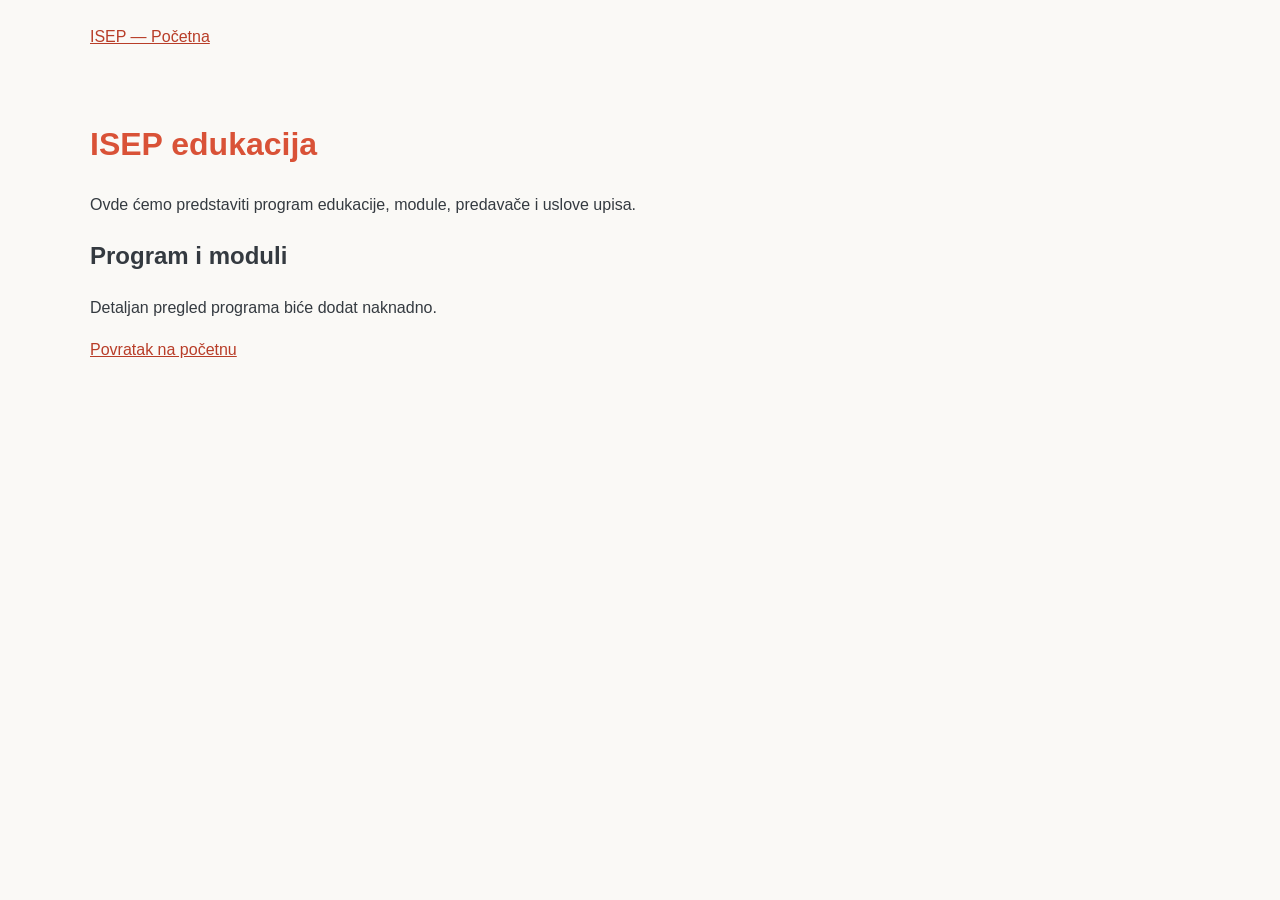
==== edukacija/index.html @ 698288bc "Add files via upload" ====
<!DOCTYPE html><html lang="sr" data-astro-cid-6uvol7xt><head><meta charset="UTF-8"><meta name="viewport" content="width=device-width, initial-scale=1"><title>Edukacija | ISEP</title><meta name="description" content="Upoznajte program ISEP edukacije, module i način prijave."><style>body{color:#343a40;background:#faf9f6;margin:0;font-family:Arial,sans-serif;line-height:1.6}header[data-astro-cid-6uvol7xt],main[data-astro-cid-6uvol7xt]{max-width:1100px;margin:0 auto;padding:24px}h1[data-astro-cid-6uvol7xt]{color:#d95237}a[data-astro-cid-6uvol7xt]{color:#b83d28}
</style></head><body data-astro-cid-6uvol7xt><header data-astro-cid-6uvol7xt><a href="/" data-astro-cid-6uvol7xt>ISEP — Početna</a></header><main data-astro-cid-6uvol7xt><h1 data-astro-cid-6uvol7xt>ISEP edukacija</h1><p data-astro-cid-6uvol7xt>Ovde ćemo predstaviti program edukacije, module, predavače i uslove upisa.</p><h2 data-astro-cid-6uvol7xt>Program i moduli</h2><p data-astro-cid-6uvol7xt>Detaljan pregled programa biće dodat naknadno.</p><a href="/" data-astro-cid-6uvol7xt>Povratak na početnu</a></main></body></html>
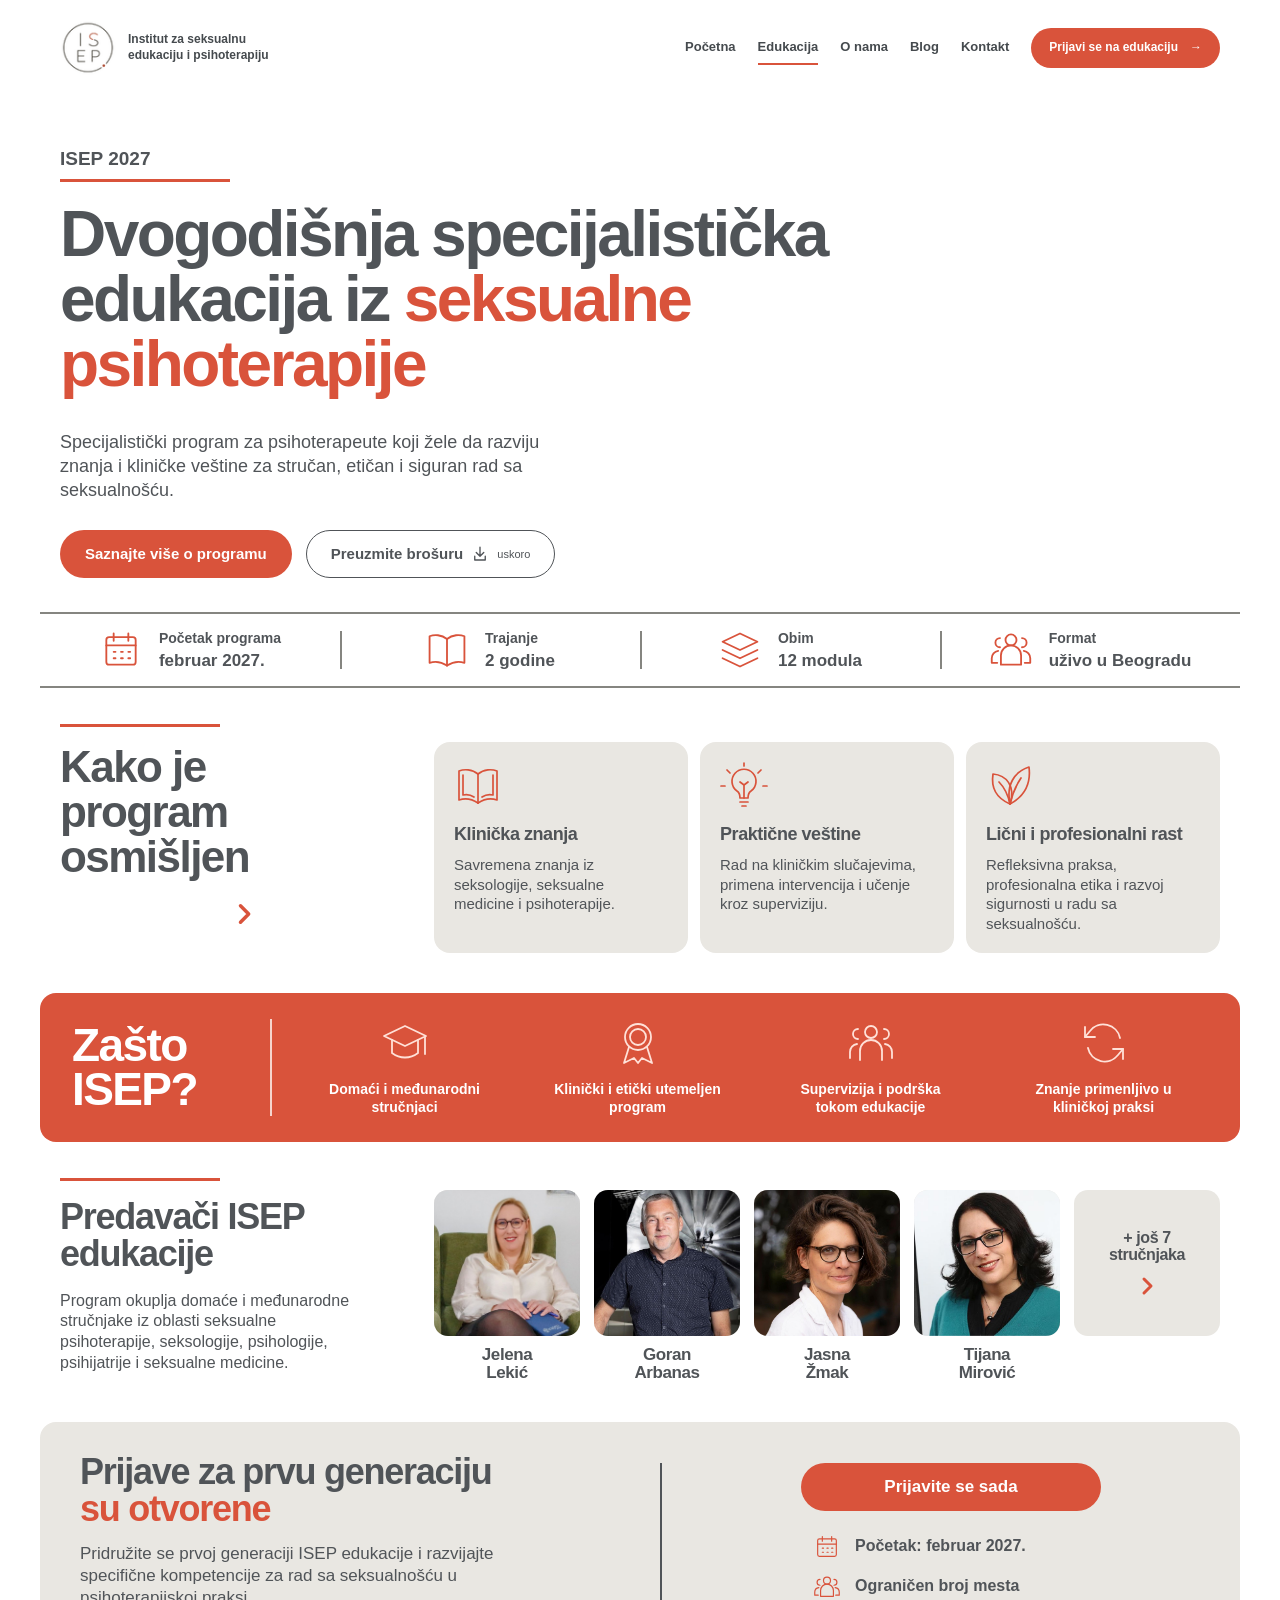
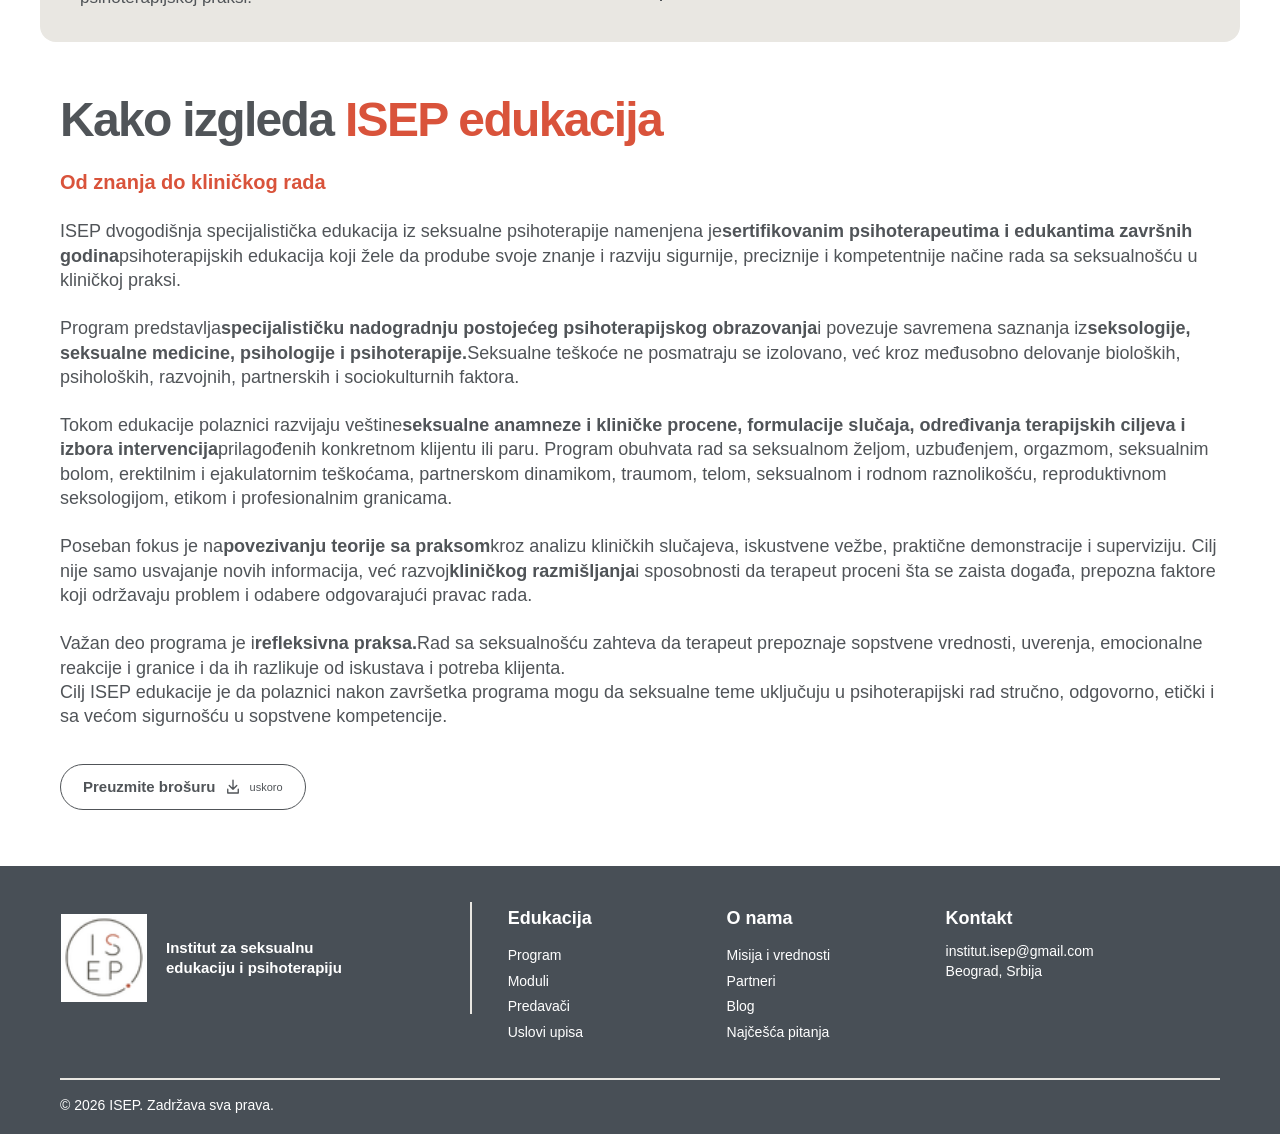
==== commit 3a463d42: "Ažurirana početna i dodata stranica edukacije" ====
--- a/edukacija/index.html
+++ b/edukacija/index.html
@@ -1,2 +1 @@
-<!DOCTYPE html><html lang="sr" data-astro-cid-6uvol7xt><head><meta charset="UTF-8"><meta name="viewport" content="width=device-width, initial-scale=1"><title>Edukacija | ISEP</title><meta name="description" content="Upoznajte program ISEP edukacije, module i način prijave."><style>body{color:#343a40;background:#faf9f6;margin:0;font-family:Arial,sans-serif;line-height:1.6}header[data-astro-cid-6uvol7xt],main[data-astro-cid-6uvol7xt]{max-width:1100px;margin:0 auto;padding:24px}h1[data-astro-cid-6uvol7xt]{color:#d95237}a[data-astro-cid-6uvol7xt]{color:#b83d28}
-</style></head><body data-astro-cid-6uvol7xt><header data-astro-cid-6uvol7xt><a href="/" data-astro-cid-6uvol7xt>ISEP — Početna</a></header><main data-astro-cid-6uvol7xt><h1 data-astro-cid-6uvol7xt>ISEP edukacija</h1><p data-astro-cid-6uvol7xt>Ovde ćemo predstaviti program edukacije, module, predavače i uslove upisa.</p><h2 data-astro-cid-6uvol7xt>Program i moduli</h2><p data-astro-cid-6uvol7xt>Detaljan pregled programa biće dodat naknadno.</p><a href="/" data-astro-cid-6uvol7xt>Povratak na početnu</a></main></body></html>+<!DOCTYPE html><html lang="sr"><head><meta charset="utf-8"><meta name="viewport" content="width=device-width, initial-scale=1"><meta name="generator" content="Astro v7.4.13"><title>Edukacija iz seksualne psihoterapije | ISEP</title><meta name="description" content="Dvogodišnja specijalistička ISEP edukacija iz seksualne psihoterapije. Upoznajte program, predavače i način rada."><link rel="icon" type="image/svg+xml" href="/favicon.svg"><link rel="stylesheet" href="/_astro/Footer.ypKJNgeo.css"><link rel="stylesheet" href="/_astro/edukacija.DfnTdrH4.css"></head><body><header class="site-header" data-astro-cid-nen7h5rs><div class="header-inner" data-astro-cid-nen7h5rs><a class="brand" href="/" aria-label="ISEP — početna" data-astro-cid-nen7h5rs><img src="/images/isep-logo.png" alt="" width="56" height="56" data-astro-cid-nen7h5rs><span class="brand-name" data-astro-cid-nen7h5rs>Institut za seksualnu<br data-astro-cid-nen7h5rs>edukaciju i psihoterapiju</span></a><nav aria-label="Glavna navigacija" data-astro-cid-nen7h5rs><ul class="nav-list" data-astro-cid-nen7h5rs><li data-astro-cid-nen7h5rs><a href="/" class="nav-link" data-astro-cid-nen7h5rs>Početna</a></li><li data-astro-cid-nen7h5rs><a href="/edukacija/" class="nav-link active" aria-current="page" data-astro-cid-nen7h5rs>Edukacija</a></li><li data-astro-cid-nen7h5rs><a href="/o-nama/" class="nav-link" data-astro-cid-nen7h5rs>O nama</a></li><li data-astro-cid-nen7h5rs><a href="/blog/" class="nav-link" data-astro-cid-nen7h5rs>Blog</a></li><li data-astro-cid-nen7h5rs><a href="/kontakt/" class="nav-link" data-astro-cid-nen7h5rs>Kontakt</a></li><li data-astro-cid-nen7h5rs><a class="apply-button" href="/prijava/" data-astro-cid-nen7h5rs>Prijavi se na edukaciju <span aria-hidden="true" data-astro-cid-nen7h5rs>→</span></a></li></ul></nav></div></header><main><section class="education-hero" aria-labelledby="education-title" data-astro-cid-qxm2y3lx><div class="hero-inner" data-astro-cid-qxm2y3lx><p class="education-label" data-astro-cid-qxm2y3lx>ISEP 2027</p><h1 id="education-title" data-astro-cid-qxm2y3lx>Dvogodišnja specijalistička<br class="desktop-break" data-astro-cid-qxm2y3lx>edukacija iz <span data-astro-cid-qxm2y3lx>seksualne psihoterapije</span></h1><p class="education-description" data-astro-cid-qxm2y3lx>Specijalistički program za psihoterapeute koji žele da razviju znanja i kliničke veštine za stručan, etičan i siguran rad sa seksualnošću.</p><div class="education-actions" data-astro-cid-qxm2y3lx><a class="button button-primary" href="#o-programu" data-astro-cid-qxm2y3lx>Saznajte više o programu</a><span class="brochure-placeholder" data-astro-cid-qxm2y3lx>Preuzmite brošuru<svg xmlns="http://www.w3.org/2000/svg" width="18" height="18" viewBox="0 0 24 24" fill="none" stroke="currentColor" stroke-width="1.8" stroke-linecap="round" stroke-linejoin="round" aria-hidden="true" data-astro-cid-qxm2y3lx><path d="M12 3v12m-5-5 5 5 5-5" data-astro-cid-qxm2y3lx></path><path d="M5 15v5h14v-5" data-astro-cid-qxm2y3lx></path></svg><span class="brochure-note" data-astro-cid-qxm2y3lx>uskoro</span></span></div></div></section><section class="education-facts" aria-label="Osnovne informacije o edukaciji" data-astro-cid-2usqqej2><ul class="facts-list" data-astro-cid-2usqqej2><li class="fact" data-astro-cid-2usqqej2><svg class="fact-icon" xmlns="http://www.w3.org/2000/svg" width="44" height="44" viewBox="0 0 48 48" fill="none" stroke="currentColor" stroke-width="2" stroke-linecap="round" stroke-linejoin="round" aria-hidden="true" data-astro-cid-2usqqej2><rect x="8" y="10" width="32" height="30" rx="3" data-astro-cid-2usqqej2></rect><path d="M8 19h32M16 6v8M32 6v8" data-astro-cid-2usqqej2></path><path d="M16 26h2m6 0h2m6 0h2M16 33h2m6 0h2m6 0h2" data-astro-cid-2usqqej2></path></svg><div class="fact-copy" data-astro-cid-2usqqej2><p class="fact-label" data-astro-cid-2usqqej2>Početak programa</p><p class="fact-value" data-astro-cid-2usqqej2>februar 2027.</p></div></li><li class="fact" data-astro-cid-2usqqej2><svg class="fact-icon" xmlns="http://www.w3.org/2000/svg" width="44" height="44" viewBox="0 0 48 48" fill="none" stroke="currentColor" stroke-width="2" stroke-linecap="round" stroke-linejoin="round" aria-hidden="true" data-astro-cid-2usqqej2><path d="M24 12C18 7 10 7 5 9v29c6-2 13-1 19 3" data-astro-cid-2usqqej2></path><path d="M24 12c6-5 14-5 19-3v29c-6-2-13-1-19 3" data-astro-cid-2usqqej2></path><path d="M24 12v29" data-astro-cid-2usqqej2></path></svg><div class="fact-copy" data-astro-cid-2usqqej2><p class="fact-label" data-astro-cid-2usqqej2>Trajanje</p><p class="fact-value" data-astro-cid-2usqqej2>2 godine</p></div></li><li class="fact" data-astro-cid-2usqqej2><svg class="fact-icon" xmlns="http://www.w3.org/2000/svg" width="44" height="44" viewBox="0 0 48 48" fill="none" stroke="currentColor" stroke-width="2" stroke-linecap="round" stroke-linejoin="round" aria-hidden="true" data-astro-cid-2usqqej2><path d="m5 15 19-9 19 9-19 9-19-9Z" data-astro-cid-2usqqej2></path><path d="m5 24 19 9 19-9M5 33l19 9 19-9" data-astro-cid-2usqqej2></path></svg><div class="fact-copy" data-astro-cid-2usqqej2><p class="fact-label" data-astro-cid-2usqqej2>Obim</p><p class="fact-value" data-astro-cid-2usqqej2>12 modula</p></div></li><li class="fact" data-astro-cid-2usqqej2><svg class="fact-icon" xmlns="http://www.w3.org/2000/svg" width="44" height="44" viewBox="0 0 48 48" fill="none" stroke="currentColor" stroke-width="2" stroke-linecap="round" stroke-linejoin="round" aria-hidden="true" data-astro-cid-2usqqej2><circle cx="24" cy="13" r="6" data-astro-cid-2usqqej2></circle><path d="M13 40V30a11 11 0 0 1 22 0v10Z" data-astro-cid-2usqqej2></path><path d="M12 11a5 5 0 1 0 0 10M36 11a5 5 0 1 1 0 10" data-astro-cid-2usqqej2></path><path d="M10 25a8 8 0 0 0-7 8v5h6M38 25a8 8 0 0 1 7 8v5h-6" data-astro-cid-2usqqej2></path></svg><div class="fact-copy" data-astro-cid-2usqqej2><p class="fact-label" data-astro-cid-2usqqej2>Format</p><p class="fact-value" data-astro-cid-2usqqej2>uživo u Beogradu</p></div></li></ul></section><section class="education-approach" aria-labelledby="approach-title" data-astro-cid-ndlj6n52><div class="approach-inner" data-astro-cid-ndlj6n52><div class="approach-heading" data-astro-cid-ndlj6n52><h2 id="approach-title" data-astro-cid-ndlj6n52>Kako je<br data-astro-cid-ndlj6n52>program<br data-astro-cid-ndlj6n52>osmišljen</h2><svg class="heading-arrow" xmlns="http://www.w3.org/2000/svg" width="28" height="28" viewBox="0 0 24 24" fill="none" stroke="currentColor" stroke-width="3" stroke-linecap="round" stroke-linejoin="round" aria-hidden="true" data-astro-cid-ndlj6n52><path d="m9 5 7 7-7 7" data-astro-cid-ndlj6n52></path></svg></div><div class="approach-grid" data-astro-cid-ndlj6n52><article class="approach-card" data-astro-cid-ndlj6n52><svg class="card-icon" xmlns="http://www.w3.org/2000/svg" width="48" height="48" viewBox="0 0 48 48" fill="none" stroke="currentColor" stroke-width="1.7" stroke-linecap="round" stroke-linejoin="round" aria-hidden="true" data-astro-cid-ndlj6n52><path d="M24 12C18 7 10 7 5 9v29c6-2 13-1 19 3" data-astro-cid-ndlj6n52></path><path d="M24 12c6-5 14-5 19-3v29c-6-2-13-1-19 3" data-astro-cid-ndlj6n52></path><path d="M24 12v29" data-astro-cid-ndlj6n52></path><path d="M9 13v20c4-1 8 0 11 2M39 13v20c-4-1-8 0-11 2" data-astro-cid-ndlj6n52></path></svg><h3 data-astro-cid-ndlj6n52>Klinička znanja</h3><p data-astro-cid-ndlj6n52>Savremena znanja iz seksologije, seksualne medicine i psihoterapije.</p></article><article class="approach-card" data-astro-cid-ndlj6n52><svg class="card-icon" xmlns="http://www.w3.org/2000/svg" width="48" height="48" viewBox="0 0 48 48" fill="none" stroke="currentColor" stroke-width="1.7" stroke-linecap="round" stroke-linejoin="round" aria-hidden="true" data-astro-cid-ndlj6n52><path d="M17 29a12 12 0 1 1 14 0c-3 2-3 5-3 7h-8c0-2 0-5-3-7Z" data-astro-cid-ndlj6n52></path><path d="M20 40h8M22 44h4M24 36V23m-4-3 4 3 4-3" data-astro-cid-ndlj6n52></path><path d="M24 1v3M7 8l3 3M1 24h4M41 8l-3 3M43 24h4" data-astro-cid-ndlj6n52></path></svg><h3 data-astro-cid-ndlj6n52>Praktične veštine</h3><p data-astro-cid-ndlj6n52>Rad na kliničkim slučajevima, primena intervencija i učenje kroz superviziju.</p></article><article class="approach-card" data-astro-cid-ndlj6n52><svg class="card-icon" xmlns="http://www.w3.org/2000/svg" width="48" height="48" viewBox="0 0 48 48" fill="none" stroke="currentColor" stroke-width="1.7" stroke-linecap="round" stroke-linejoin="round" aria-hidden="true" data-astro-cid-ndlj6n52><path d="M24 42C10 36 5 25 7 12c13 1 23 12 17 30Z" data-astro-cid-ndlj6n52></path><path d="M24 42C20 23 28 10 43 5c2 16-4 29-19 37Z" data-astro-cid-ndlj6n52></path><path d="M13 20c6 6 9 13 11 22M35 16c-6 9-9 17-11 26" data-astro-cid-ndlj6n52></path></svg><h3 data-astro-cid-ndlj6n52>Lični i profesionalni rast</h3><p data-astro-cid-ndlj6n52>Refleksivna praksa, profesionalna etika i razvoj sigurnosti u radu sa seksualnošću.</p></article></div></div></section><section class="education-benefits" aria-labelledby="benefits-title" data-astro-cid-l5qe4vkv><div class="benefits-inner" data-astro-cid-l5qe4vkv><h2 id="benefits-title" data-astro-cid-l5qe4vkv>Zašto<br data-astro-cid-l5qe4vkv> ISEP?</h2><ul class="benefits-list" data-astro-cid-l5qe4vkv><li class="benefit" data-astro-cid-l5qe4vkv><svg class="benefit-icon" xmlns="http://www.w3.org/2000/svg" width="48" height="48" viewBox="0 0 48 48" fill="none" stroke="currentColor" stroke-width="1.8" stroke-linecap="round" stroke-linejoin="round" aria-hidden="true" data-astro-cid-l5qe4vkv><path d="m3 17 21-10 21 10-21 10L3 17Z" data-astro-cid-l5qe4vkv></path><path d="M11 21v13c8 6 18 6 26 0V21" data-astro-cid-l5qe4vkv></path><path d="M44 18v17" data-astro-cid-l5qe4vkv></path></svg><p data-astro-cid-l5qe4vkv>Domaći i međunarodni stručnjaci</p></li><li class="benefit" data-astro-cid-l5qe4vkv><svg class="benefit-icon" xmlns="http://www.w3.org/2000/svg" width="48" height="48" viewBox="0 0 48 48" fill="none" stroke="currentColor" stroke-width="1.8" stroke-linecap="round" stroke-linejoin="round" aria-hidden="true" data-astro-cid-l5qe4vkv><circle cx="24" cy="18" r="13" data-astro-cid-l5qe4vkv></circle><circle cx="24" cy="18" r="8" data-astro-cid-l5qe4vkv></circle><path d="m15 28-5 16 10-5 4 5 4-5 10 5-5-16" data-astro-cid-l5qe4vkv></path></svg><p data-astro-cid-l5qe4vkv>Klinički i etički utemeljen program</p></li><li class="benefit" data-astro-cid-l5qe4vkv><svg class="benefit-icon" xmlns="http://www.w3.org/2000/svg" width="48" height="48" viewBox="0 0 48 48" fill="none" stroke="currentColor" stroke-width="1.8" stroke-linecap="round" stroke-linejoin="round" aria-hidden="true" data-astro-cid-l5qe4vkv><circle cx="24" cy="13" r="6" data-astro-cid-l5qe4vkv></circle><path d="M13 41v-9a11 11 0 0 1 22 0v9" data-astro-cid-l5qe4vkv></path><path d="M11 10a5 5 0 1 0 0 10" data-astro-cid-l5qe4vkv></path><path d="M37 10a5 5 0 1 1 0 10" data-astro-cid-l5qe4vkv></path><path d="M10 25a8 8 0 0 0-7 8v6" data-astro-cid-l5qe4vkv></path><path d="M38 25a8 8 0 0 1 7 8v6" data-astro-cid-l5qe4vkv></path></svg><p data-astro-cid-l5qe4vkv>Supervizija i podrška tokom edukacije</p></li><li class="benefit" data-astro-cid-l5qe4vkv><svg class="benefit-icon" xmlns="http://www.w3.org/2000/svg" width="48" height="48" viewBox="0 0 48 48" fill="none" stroke="currentColor" stroke-width="1.8" stroke-linecap="round" stroke-linejoin="round" aria-hidden="true" data-astro-cid-l5qe4vkv><path d="M40 19A17 17 0 0 0 10 12L5 18" data-astro-cid-l5qe4vkv></path><path d="M5 8v10h10" data-astro-cid-l5qe4vkv></path><path d="M8 29a17 17 0 0 0 30 7l5-6" data-astro-cid-l5qe4vkv></path><path d="M33 30h10v10" data-astro-cid-l5qe4vkv></path></svg><p data-astro-cid-l5qe4vkv>Znanje primenljivo u kliničkoj praksi</p></li></ul></div></section><section class="education-lecturers" id="predavaci" aria-labelledby="lecturers-title" data-astro-cid-2bddbcql><div class="lecturers-inner" data-astro-cid-2bddbcql><div class="lecturers-intro" data-astro-cid-2bddbcql><h2 id="lecturers-title" data-astro-cid-2bddbcql>Predavači ISEP edukacije</h2><p data-astro-cid-2bddbcql>Program okuplja domaće i međunarodne stručnjake iz oblasti seksualne psihoterapije, seksologije, psihologije, psihijatrije i seksualne medicine.</p></div><ul class="lecturers-grid" data-astro-cid-2bddbcql><li class="lecturer" data-astro-cid-2bddbcql><div class="lecturer-photo" data-astro-cid-2bddbcql><img src="/images/jelena-lekic.jpg" alt="Jelena Lekić" width="240" height="240" loading="lazy" style="object-position:center;transform:translateY(24px) scale(1.8);transform-origin:center" data-astro-cid-2bddbcql></div><h3 data-astro-cid-2bddbcql><span data-astro-cid-2bddbcql>Jelena</span><span data-astro-cid-2bddbcql>Lekić</span></h3></li><li class="lecturer" data-astro-cid-2bddbcql><div class="lecturer-photo" data-astro-cid-2bddbcql><img src="/images/goran-arbanas.jpg" alt="Goran Arbanas" width="240" height="240" loading="lazy" style="object-position:center;transform:translateY(0px) scale(1);transform-origin:center" data-astro-cid-2bddbcql></div><h3 data-astro-cid-2bddbcql><span data-astro-cid-2bddbcql>Goran</span><span data-astro-cid-2bddbcql>Arbanas</span></h3></li><li class="lecturer" data-astro-cid-2bddbcql><div class="lecturer-photo" data-astro-cid-2bddbcql><img src="/images/jasna-zmak.jpg" alt="Jasna Žmak" width="240" height="240" loading="lazy" style="object-position:center;transform:translateY(0px) scale(1);transform-origin:center" data-astro-cid-2bddbcql></div><h3 data-astro-cid-2bddbcql><span data-astro-cid-2bddbcql>Jasna</span><span data-astro-cid-2bddbcql>Žmak</span></h3></li><li class="lecturer" data-astro-cid-2bddbcql><div class="lecturer-photo" data-astro-cid-2bddbcql><img src="/images/tijana-mirovic.jpg" alt="Tijana Mirović" width="240" height="240" loading="lazy" style="object-position:center;transform:translateY(0px) scale(1);transform-origin:center" data-astro-cid-2bddbcql></div><h3 data-astro-cid-2bddbcql><span data-astro-cid-2bddbcql>Tijana</span><span data-astro-cid-2bddbcql>Mirović</span></h3></li><li class="more-lecturers" data-astro-cid-2bddbcql><div class="more-card" data-astro-cid-2bddbcql><p data-astro-cid-2bddbcql>+ još 7<span data-astro-cid-2bddbcql>stručnjaka</span></p><svg xmlns="http://www.w3.org/2000/svg" width="24" height="24" viewBox="0 0 24 24" fill="none" stroke="currentColor" stroke-width="3" stroke-linecap="round" stroke-linejoin="round" aria-hidden="true" data-astro-cid-2bddbcql><path d="m9 5 7 7-7 7" data-astro-cid-2bddbcql></path></svg></div></li></ul></div></section><section class="education-apply" aria-labelledby="apply-title" data-astro-cid-77wpqv6r><div class="apply-inner" data-astro-cid-77wpqv6r><div class="apply-content" data-astro-cid-77wpqv6r><h2 id="apply-title" data-astro-cid-77wpqv6r>Prijave za prvu generaciju<span data-astro-cid-77wpqv6r>su otvorene</span></h2><p data-astro-cid-77wpqv6r>Pridružite se prvoj generaciji ISEP edukacije i razvijajte specifične kompetencije za rad sa seksualnošću u psihoterapijskoj praksi.</p></div><div class="apply-action" data-astro-cid-77wpqv6r><a class="apply-button" href="/prijava" data-astro-cid-77wpqv6r>Prijavite se sada</a><ul class="apply-details" data-astro-cid-77wpqv6r><li data-astro-cid-77wpqv6r><svg xmlns="http://www.w3.org/2000/svg" width="28" height="28" viewBox="0 0 48 48" fill="none" stroke="currentColor" stroke-width="2" stroke-linecap="round" stroke-linejoin="round" aria-hidden="true" data-astro-cid-77wpqv6r><rect x="8" y="10" width="32" height="30" rx="3" data-astro-cid-77wpqv6r></rect><path d="M8 19h32M16 6v8M32 6v8" data-astro-cid-77wpqv6r></path><path d="M16 26h2m6 0h2m6 0h2M16 33h2m6 0h2m6 0h2" data-astro-cid-77wpqv6r></path></svg><span data-astro-cid-77wpqv6r>Početak: februar 2027.</span></li><li data-astro-cid-77wpqv6r><svg xmlns="http://www.w3.org/2000/svg" width="28" height="28" viewBox="0 0 48 48" fill="none" stroke="currentColor" stroke-width="2" stroke-linecap="round" stroke-linejoin="round" aria-hidden="true" data-astro-cid-77wpqv6r><circle cx="24" cy="13" r="6" data-astro-cid-77wpqv6r></circle><path d="M13 40V30a11 11 0 0 1 22 0v10Z" data-astro-cid-77wpqv6r></path><path d="M12 11a5 5 0 1 0 0 10M36 11a5 5 0 1 1 0 10" data-astro-cid-77wpqv6r></path><path d="M10 25a8 8 0 0 0-7 8v5h6M38 25a8 8 0 0 1 7 8v5h-6" data-astro-cid-77wpqv6r></path></svg><span data-astro-cid-77wpqv6r>Ograničen broj mesta</span></li></ul></div></div></section><section class="education-overview" id="o-programu" aria-labelledby="overview-title" data-astro-cid-q5alip6k><div class="overview-inner" data-astro-cid-q5alip6k><h2 id="overview-title" data-astro-cid-q5alip6k>Kako izgleda <span data-astro-cid-q5alip6k>ISEP edukacija</span></h2><p class="overview-subtitle" data-astro-cid-q5alip6k>Od znanja do kliničkog rada</p><div class="overview-copy" data-astro-cid-q5alip6k><p data-astro-cid-q5alip6k>ISEP dvogodišnja specijalistička edukacija iz seksualne psihoterapije namenjena je<strong data-astro-cid-q5alip6k>sertifikovanim psihoterapeutima i edukantima završnih godina</strong>psihoterapijskih edukacija koji žele da prodube svoje znanje i razviju sigurnije, preciznije i kompetentnije načine rada sa seksualnošću u kliničkoj praksi.</p><p data-astro-cid-q5alip6k>Program predstavlja<strong data-astro-cid-q5alip6k>specijalističku nadogradnju postojećeg psihoterapijskog obrazovanja</strong>i povezuje savremena saznanja iz<strong data-astro-cid-q5alip6k>seksologije, seksualne medicine, psihologije i psihoterapije.</strong>Seksualne teškoće ne posmatraju se izolovano, već kroz međusobno delovanje bioloških, psiholoških, razvojnih, partnerskih i sociokulturnih faktora.</p><p data-astro-cid-q5alip6k>Tokom edukacije polaznici razvijaju veštine<strong data-astro-cid-q5alip6k>seksualne anamneze i kliničke procene, formulacije slučaja, određivanja terapijskih ciljeva i izbora intervencija</strong>prilagođenih konkretnom klijentu ili paru. Program obuhvata rad sa seksualnom željom, uzbuđenjem, orgazmom, seksualnim bolom, erektilnim i ejakulatornim teškoćama, partnerskom dinamikom, traumom, telom, seksualnom i rodnom raznolikošću, reproduktivnom seksologijom, etikom i profesionalnim granicama.</p><p data-astro-cid-q5alip6k>Poseban fokus je na<strong data-astro-cid-q5alip6k>povezivanju teorije sa praksom</strong>kroz analizu kliničkih slučajeva, iskustvene vežbe, praktične demonstracije i superviziju. Cilj nije samo usvajanje novih informacija, već razvoj<strong data-astro-cid-q5alip6k>kliničkog razmišljanja</strong>i sposobnosti da terapeut proceni šta se zaista događa, prepozna faktore koji održavaju problem i odabere odgovarajući pravac rada.</p><p data-astro-cid-q5alip6k>Važan deo programa je i<strong data-astro-cid-q5alip6k>refleksivna praksa.</strong>Rad sa seksualnošću zahteva da terapeut prepoznaje sopstvene vrednosti, uverenja, emocionalne reakcije i granice i da ih razlikuje od iskustava i potreba klijenta.<br data-astro-cid-q5alip6k>Cilj ISEP edukacije je da polaznici nakon završetka programa mogu da seksualne teme uključuju u psihoterapijski rad stručno, odgovorno, etički i sa većom sigurnošću u sopstvene kompetencije.</p></div><div class="overview-actions" data-astro-cid-q5alip6k><span class="brochure-placeholder" data-astro-cid-q5alip6k>Preuzmite brošuru<svg xmlns="http://www.w3.org/2000/svg" width="18" height="18" viewBox="0 0 24 24" fill="none" stroke="currentColor" stroke-width="1.8" stroke-linecap="round" stroke-linejoin="round" aria-hidden="true" data-astro-cid-q5alip6k><path d="M12 3v12m-5-5 5 5 5-5" data-astro-cid-q5alip6k></path><path d="M5 15v5h14v-5" data-astro-cid-q5alip6k></path></svg><span class="brochure-note" data-astro-cid-q5alip6k>uskoro</span></span></div></div></section></main><footer class="site-footer" data-astro-cid-jo6i4kqk><div class="footer-inner" data-astro-cid-jo6i4kqk><div class="footer-top" data-astro-cid-jo6i4kqk><a class="footer-brand" href="/" aria-label="ISEP — početna" data-astro-cid-jo6i4kqk><img src="/images/isep-logo.png" alt="" width="88" height="88" loading="lazy" data-astro-cid-jo6i4kqk><span data-astro-cid-jo6i4kqk>Institut za seksualnu<br data-astro-cid-jo6i4kqk>edukaciju i psihoterapiju</span></a><nav class="footer-column" aria-labelledby="footer-education" data-astro-cid-jo6i4kqk><h2 id="footer-education" data-astro-cid-jo6i4kqk>Edukacija</h2><ul data-astro-cid-jo6i4kqk><li data-astro-cid-jo6i4kqk><a href="/edukacija/" data-astro-cid-jo6i4kqk>Program</a></li><li data-astro-cid-jo6i4kqk><a href="/edukacija/#moduli" data-astro-cid-jo6i4kqk>Moduli</a></li><li data-astro-cid-jo6i4kqk><a href="/edukacija/#predavaci" data-astro-cid-jo6i4kqk>Predavači</a></li><li data-astro-cid-jo6i4kqk><a href="/edukacija/#uslovi-upisa" data-astro-cid-jo6i4kqk>Uslovi upisa</a></li></ul></nav><nav class="footer-column" aria-labelledby="footer-about" data-astro-cid-jo6i4kqk><h2 id="footer-about" data-astro-cid-jo6i4kqk>O nama</h2><ul data-astro-cid-jo6i4kqk><li data-astro-cid-jo6i4kqk><a href="/o-nama/#misija" data-astro-cid-jo6i4kqk>Misija i vrednosti</a></li><li data-astro-cid-jo6i4kqk><a href="/o-nama/#partneri" data-astro-cid-jo6i4kqk>Partneri</a></li><li data-astro-cid-jo6i4kqk><a href="/blog/" data-astro-cid-jo6i4kqk>Blog</a></li><li data-astro-cid-jo6i4kqk><a href="/edukacija/#cesta-pitanja" data-astro-cid-jo6i4kqk>Najčešća pitanja</a></li></ul></nav><div class="footer-column footer-contact" data-astro-cid-jo6i4kqk><h2 data-astro-cid-jo6i4kqk>Kontakt</h2><address data-astro-cid-jo6i4kqk><a href="mailto:institut.isep@gmail.com" data-astro-cid-jo6i4kqk>institut.isep@gmail.com</a><span data-astro-cid-jo6i4kqk>Beograd, Srbija</span></address></div></div><div class="footer-bottom" data-astro-cid-jo6i4kqk><p class="copyright" data-astro-cid-jo6i4kqk>© 2026 ISEP. Zadržava sva prava.</p></div></div></footer></body></html>
--- a/_astro/Footer.ypKJNgeo.css
+++ b/_astro/Footer.ypKJNgeo.css
@@ -0,0 +1 @@
+.site-header[data-astro-cid-nen7h5rs]{color:#454a4e;background:#fff;font-family:Arial,Helvetica,sans-serif}.header-inner[data-astro-cid-nen7h5rs]{box-sizing:border-box;justify-content:space-between;align-items:center;gap:32px;width:min(1160px,100% - 48px);margin-inline:auto;padding-block:20px;display:flex}.brand[data-astro-cid-nen7h5rs]{color:inherit;flex-shrink:0;align-items:center;gap:12px;text-decoration:none;display:inline-flex}.brand[data-astro-cid-nen7h5rs] img[data-astro-cid-nen7h5rs]{object-fit:contain;width:56px;height:56px;display:block}.brand-name[data-astro-cid-nen7h5rs]{font-size:12px;font-weight:700;line-height:1.3}.nav-list[data-astro-cid-nen7h5rs]{flex-wrap:wrap;justify-content:flex-end;align-items:center;gap:22px;margin:0;padding:0;list-style:none;display:flex}.nav-link[data-astro-cid-nen7h5rs]{color:inherit;border-bottom:2px solid #0000;padding-block:6px;font-size:13px;font-weight:600;text-decoration:none;display:inline-block}.nav-link[data-astro-cid-nen7h5rs]:hover,.nav-link[data-astro-cid-nen7h5rs].active{border-bottom-color:#d9533b}.apply-button[data-astro-cid-nen7h5rs]{color:#fff;background:#d9533b;border-radius:999px;justify-content:center;align-items:center;gap:12px;padding:10px 18px;font-size:12px;font-weight:700;text-decoration:none;display:inline-flex}.apply-button[data-astro-cid-nen7h5rs]:hover{background:#b9432f}a[data-astro-cid-nen7h5rs]:focus-visible{outline-offset:5px;outline:2px solid #454a4e}@media (width<=950px){.header-inner[data-astro-cid-nen7h5rs]{flex-direction:column;align-items:flex-start;gap:16px}.nav-list[data-astro-cid-nen7h5rs]{justify-content:flex-start;gap:12px 20px}}@media (width<=480px){.header-inner[data-astro-cid-nen7h5rs]{width:calc(100% - 32px);padding-block:16px}.brand-name[data-astro-cid-nen7h5rs]{font-size:11px}}.site-footer[data-astro-cid-jo6i4kqk]{color:#fff;background:#484f56;margin:0;padding:36px 0 18px;font-family:Arial,Helvetica,sans-serif}.footer-inner[data-astro-cid-jo6i4kqk]{width:min(1160px,100% - 48px);margin-inline:auto}.footer-top[data-astro-cid-jo6i4kqk]{grid-template-columns:minmax(0,1.8fr) minmax(0,.8fr) minmax(0,.8fr) minmax(0,1.2fr);align-items:start;gap:36px;padding-bottom:34px;display:grid}.footer-brand[data-astro-cid-jo6i4kqk]{box-sizing:border-box;min-height:112px;color:inherit;border-right:2px solid #e9e7e2;align-items:center;gap:18px;padding-right:28px;text-decoration:none;display:flex}.footer-brand[data-astro-cid-jo6i4kqk] img[data-astro-cid-jo6i4kqk]{object-fit:contain;flex-shrink:0;width:88px;height:88px;display:block}.footer-brand[data-astro-cid-jo6i4kqk] span[data-astro-cid-jo6i4kqk]{font-size:15px;font-weight:600;line-height:1.35}.footer-column[data-astro-cid-jo6i4kqk]{min-width:0;padding-top:6px}.footer-column[data-astro-cid-jo6i4kqk] h2[data-astro-cid-jo6i4kqk]{color:#fff;margin:0 0 12px;font-size:18px;font-weight:700;line-height:1.2}.footer-column[data-astro-cid-jo6i4kqk] ul[data-astro-cid-jo6i4kqk]{margin:0;padding:0;list-style:none}.footer-column[data-astro-cid-jo6i4kqk] li[data-astro-cid-jo6i4kqk]{margin:0}.footer-column[data-astro-cid-jo6i4kqk] a[data-astro-cid-jo6i4kqk],.footer-contact[data-astro-cid-jo6i4kqk] address[data-astro-cid-jo6i4kqk]{color:#fff;font-size:14px;line-height:1.4;text-decoration:none}.footer-column[data-astro-cid-jo6i4kqk] a[data-astro-cid-jo6i4kqk]:hover{text-decoration:underline}.footer-contact[data-astro-cid-jo6i4kqk] address[data-astro-cid-jo6i4kqk]{flex-direction:column;margin:0;font-style:normal;display:flex}.footer-contact[data-astro-cid-jo6i4kqk] a[data-astro-cid-jo6i4kqk]{overflow-wrap:anywhere}.footer-bottom[data-astro-cid-jo6i4kqk]{border-top:2px solid #e9e7e2;justify-content:space-between;align-items:center;gap:20px;padding-top:16px;display:flex}.copyright[data-astro-cid-jo6i4kqk]{margin:0;font-size:14px;line-height:1.4}.social-links[data-astro-cid-jo6i4kqk]{align-items:center;gap:16px;display:flex}.social-links[data-astro-cid-jo6i4kqk] a[data-astro-cid-jo6i4kqk]{color:#fff;justify-content:center;align-items:center;display:inline-flex}.social-links[data-astro-cid-jo6i4kqk] svg[data-astro-cid-jo6i4kqk]{display:block}.social-links[data-astro-cid-jo6i4kqk] a[data-astro-cid-jo6i4kqk]:hover{color:#ffb29e}a[data-astro-cid-jo6i4kqk]:focus-visible{outline-offset:5px;outline:2px solid #ffb29e}@media (width<=1000px){.footer-top[data-astro-cid-jo6i4kqk]{grid-template-columns:repeat(3,minmax(0,1fr));gap:28px}.footer-brand[data-astro-cid-jo6i4kqk]{border-bottom:1px solid #b2b6b9;border-right:0;grid-column:1/-1;min-height:auto;padding:0 0 24px}}@media (width<=600px){.site-footer[data-astro-cid-jo6i4kqk]{padding-top:28px}.footer-inner[data-astro-cid-jo6i4kqk]{width:calc(100% - 32px)}.footer-top[data-astro-cid-jo6i4kqk]{grid-template-columns:repeat(2,minmax(0,1fr));gap:28px 20px;padding-bottom:28px}.footer-contact[data-astro-cid-jo6i4kqk]{grid-column:1/-1}.footer-brand[data-astro-cid-jo6i4kqk] img[data-astro-cid-jo6i4kqk]{width:72px;height:72px}.footer-brand[data-astro-cid-jo6i4kqk] span[data-astro-cid-jo6i4kqk]{font-size:13px}.footer-bottom[data-astro-cid-jo6i4kqk]{flex-wrap:wrap;gap:16px}.copyright[data-astro-cid-jo6i4kqk]{font-size:13px}}
--- a/_astro/edukacija.DfnTdrH4.css
+++ b/_astro/edukacija.DfnTdrH4.css
@@ -0,0 +1 @@
+.education-hero[data-astro-cid-qxm2y3lx]{color:#505458;background:#fff;font-family:Arial,Helvetica,sans-serif}.hero-inner[data-astro-cid-qxm2y3lx]{width:min(1160px,100% - 48px);margin-inline:auto;padding-block:52px 34px}.education-label[data-astro-cid-qxm2y3lx]{border-bottom:3px solid #d9533b;width:max-content;min-width:170px;margin:0 0 20px;padding-bottom:8px;font-size:19px;font-weight:700;line-height:1.2}h1[data-astro-cid-qxm2y3lx]{letter-spacing:-.04em;overflow-wrap:break-word;max-width:1000px;margin:0;font-size:clamp(38px,5.2vw,64px);font-weight:700;line-height:1.02}h1[data-astro-cid-qxm2y3lx] span[data-astro-cid-qxm2y3lx]{color:#d9533b}.education-description[data-astro-cid-qxm2y3lx]{max-width:520px;margin:32px 0 28px;font-size:18px;line-height:1.35}.education-actions[data-astro-cid-qxm2y3lx]{flex-wrap:wrap;align-items:center;gap:14px;display:flex}.button[data-astro-cid-qxm2y3lx],.brochure-placeholder[data-astro-cid-qxm2y3lx]{text-align:center;border:1.5px solid #0000;border-radius:999px;justify-content:center;align-items:center;gap:8px;min-height:48px;padding:12px 24px;font-size:15px;font-weight:700;line-height:1.2;text-decoration:none;display:inline-flex}.button-primary[data-astro-cid-qxm2y3lx]{color:#fff;background:#d9533b}.button-primary[data-astro-cid-qxm2y3lx]:hover{background:#b9432f}.button[data-astro-cid-qxm2y3lx]:focus-visible{outline-offset:4px;outline:2px solid #505458}.brochure-placeholder[data-astro-cid-qxm2y3lx]{color:#505458;background:#fff;border-color:#505458;flex-wrap:wrap}.brochure-placeholder[data-astro-cid-qxm2y3lx] svg[data-astro-cid-qxm2y3lx]{flex-shrink:0}.brochure-note[data-astro-cid-qxm2y3lx]{font-size:11px;font-weight:400}@media (width<=760px){.hero-inner[data-astro-cid-qxm2y3lx]{padding-block:32px}h1[data-astro-cid-qxm2y3lx]{font-size:clamp(34px,6.5vw,48px)}.desktop-break[data-astro-cid-qxm2y3lx]{display:none}.education-description[data-astro-cid-qxm2y3lx]{margin-top:24px;font-size:16px}}@media (width<=480px){.hero-inner[data-astro-cid-qxm2y3lx]{width:calc(100% - 32px);padding-block:26px 30px}.education-label[data-astro-cid-qxm2y3lx]{min-width:130px;margin-bottom:18px;font-size:16px}h1[data-astro-cid-qxm2y3lx]{font-size:clamp(30px,8vw,38px);line-height:1.06}.education-actions[data-astro-cid-qxm2y3lx]{flex-direction:column;align-items:stretch;gap:12px}.button[data-astro-cid-qxm2y3lx],.brochure-placeholder[data-astro-cid-qxm2y3lx]{width:100%;padding-inline:16px;font-size:14px}}.education-facts[data-astro-cid-2usqqej2]{color:#505458;background:#fff;border-block:2px solid #858580;width:min(1200px,100% - 32px);margin-inline:auto;font-family:Arial,Helvetica,sans-serif}.facts-list[data-astro-cid-2usqqej2]{grid-template-columns:repeat(4,minmax(0,1fr));margin:0;padding:14px 0;list-style:none;display:grid}.fact[data-astro-cid-2usqqej2]{justify-content:center;align-items:center;gap:16px;min-width:0;padding:0 18px;display:flex;position:relative}.fact[data-astro-cid-2usqqej2]+.fact[data-astro-cid-2usqqej2]:before{content:"";background:#858580;width:2px;height:38px;position:absolute;top:50%;left:0;transform:translateY(-50%)}.fact-icon[data-astro-cid-2usqqej2]{color:#d9533b;flex:0 0 44px;display:block}.fact-copy[data-astro-cid-2usqqej2]{min-width:0}.fact-label[data-astro-cid-2usqqej2],.fact-value[data-astro-cid-2usqqej2]{margin:0;line-height:1.25}.fact-label[data-astro-cid-2usqqej2]{margin-bottom:3px;font-size:14px;font-weight:600}.fact-value[data-astro-cid-2usqqej2]{font-size:17px;font-weight:700}@media (width<=900px){.facts-list[data-astro-cid-2usqqej2]{grid-template-columns:repeat(2,minmax(0,1fr));gap:24px 0;padding-block:20px}.fact[data-astro-cid-2usqqej2]{justify-content:flex-start;padding-inline:24px}.fact[data-astro-cid-2usqqej2]:nth-child(3):before{display:none}}@media (width<=520px){.facts-list[data-astro-cid-2usqqej2]{gap:22px 0;padding-block:18px}.fact[data-astro-cid-2usqqej2]{align-items:flex-start;gap:10px;padding-inline:10px}.fact-icon[data-astro-cid-2usqqej2]{flex-basis:32px;width:32px;height:32px}.fact-label[data-astro-cid-2usqqej2]{font-size:12px}.fact-value[data-astro-cid-2usqqej2]{font-size:14px}.fact[data-astro-cid-2usqqej2]+.fact[data-astro-cid-2usqqej2]:before{height:32px}}@media (width<=360px){.facts-list[data-astro-cid-2usqqej2]{grid-template-columns:1fr;gap:18px}.fact[data-astro-cid-2usqqej2]{padding-inline:16px}.fact[data-astro-cid-2usqqej2]+.fact[data-astro-cid-2usqqej2]:before{display:none}}.education-approach[data-astro-cid-ndlj6n52]{color:#505458;background:#fff;padding-block:36px 40px;font-family:Arial,Helvetica,sans-serif}.approach-inner[data-astro-cid-ndlj6n52]{grid-template-columns:minmax(0,.85fr) minmax(0,2fr);align-items:start;gap:40px;width:min(1160px,100% - 48px);margin-inline:auto;display:grid}.approach-heading[data-astro-cid-ndlj6n52]:before{content:"";background:#d9533b;width:160px;max-width:100%;height:3px;margin-bottom:18px;display:block}h2[data-astro-cid-ndlj6n52]{letter-spacing:-.035em;margin:0;font-size:clamp(30px,3.6vw,44px);font-weight:700;line-height:1.02}.heading-arrow[data-astro-cid-ndlj6n52]{color:#d9533b;margin-top:20px;margin-left:170px;display:block}.approach-grid[data-astro-cid-ndlj6n52]{grid-template-columns:repeat(3,minmax(0,1fr));gap:12px;padding-top:18px;display:grid}.approach-card[data-astro-cid-ndlj6n52]{background:#e9e7e2;border-radius:16px;min-width:0;padding:20px}.card-icon[data-astro-cid-ndlj6n52]{color:#d9533b;margin-bottom:14px;display:block}h3[data-astro-cid-ndlj6n52]{letter-spacing:-.025em;margin:0 0 10px;font-size:18px;font-weight:700;line-height:1.15}.approach-card[data-astro-cid-ndlj6n52] p[data-astro-cid-ndlj6n52]{margin:0;font-size:15px;line-height:1.3}@media (width<=1000px){.approach-inner[data-astro-cid-ndlj6n52]{grid-template-columns:minmax(0,.8fr) minmax(0,2fr);gap:28px}.approach-card[data-astro-cid-ndlj6n52]{padding:16px}h3[data-astro-cid-ndlj6n52]{font-size:17px}.approach-card[data-astro-cid-ndlj6n52] p[data-astro-cid-ndlj6n52]{font-size:14px}.heading-arrow[data-astro-cid-ndlj6n52]{margin-left:140px}}@media (width<=760px){.approach-inner[data-astro-cid-ndlj6n52]{grid-template-columns:1fr;gap:24px}h2[data-astro-cid-ndlj6n52] br[data-astro-cid-ndlj6n52],.heading-arrow[data-astro-cid-ndlj6n52]{display:none}.approach-grid[data-astro-cid-ndlj6n52]{padding-top:0}}@media (width<=560px){.education-approach[data-astro-cid-ndlj6n52]{padding-block:28px 32px}.approach-inner[data-astro-cid-ndlj6n52]{width:calc(100% - 32px)}.approach-grid[data-astro-cid-ndlj6n52]{grid-template-columns:1fr;gap:12px}.approach-card[data-astro-cid-ndlj6n52]{padding:22px}h3[data-astro-cid-ndlj6n52]{font-size:20px}.approach-card[data-astro-cid-ndlj6n52] p[data-astro-cid-ndlj6n52]{font-size:15px;line-height:1.4}}.education-benefits[data-astro-cid-l5qe4vkv]{color:#fff;background:#d9533b;border-radius:16px;width:min(1200px,100% - 32px);margin-inline:auto;font-family:Arial,Helvetica,sans-serif}.benefits-inner[data-astro-cid-l5qe4vkv]{grid-template-columns:200px minmax(0,1fr);align-items:stretch;gap:28px;padding:26px 32px;display:grid}h2[data-astro-cid-l5qe4vkv]{letter-spacing:-.035em;border-right:2px solid #ffffffbf;flex-direction:column;justify-content:center;margin:0;padding-right:28px;font-size:clamp(34px,4vw,46px);font-weight:700;line-height:.95;display:flex}.benefits-list[data-astro-cid-l5qe4vkv]{grid-template-columns:repeat(4,minmax(0,1fr));align-items:start;gap:24px;margin:0;padding:0;list-style:none;display:grid}.benefit[data-astro-cid-l5qe4vkv]{text-align:center;min-width:0}.benefit-icon[data-astro-cid-l5qe4vkv]{color:#ffe1d8;margin:0 auto 14px;display:block}.benefit[data-astro-cid-l5qe4vkv] p[data-astro-cid-l5qe4vkv]{max-width:180px;margin:0 auto;font-size:14px;font-weight:700;line-height:1.25}@media (width<=1000px){.benefits-inner[data-astro-cid-l5qe4vkv]{grid-template-columns:160px minmax(0,1fr);gap:22px;padding:24px}h2[data-astro-cid-l5qe4vkv]{padding-right:20px;font-size:38px}.benefits-list[data-astro-cid-l5qe4vkv]{gap:16px}.benefit[data-astro-cid-l5qe4vkv] p[data-astro-cid-l5qe4vkv]{font-size:13px}}@media (width<=760px){.benefits-inner[data-astro-cid-l5qe4vkv]{grid-template-columns:1fr;gap:24px}h2[data-astro-cid-l5qe4vkv]{border-bottom:2px solid #ffffffbf;border-right:0;padding:0 0 18px;font-size:36px;line-height:1.05;display:block}h2[data-astro-cid-l5qe4vkv] br[data-astro-cid-l5qe4vkv]{display:none}.benefits-list[data-astro-cid-l5qe4vkv]{grid-template-columns:repeat(2,minmax(0,1fr));gap:28px 20px}.benefit[data-astro-cid-l5qe4vkv] p[data-astro-cid-l5qe4vkv]{font-size:14px}}@media (width<=480px){.benefits-inner[data-astro-cid-l5qe4vkv]{padding:24px 18px}h2[data-astro-cid-l5qe4vkv]{font-size:32px}.benefit-icon[data-astro-cid-l5qe4vkv]{width:42px;height:42px;margin-bottom:12px}.benefit[data-astro-cid-l5qe4vkv] p[data-astro-cid-l5qe4vkv]{font-size:13px}}@media (width<=340px){.benefits-list[data-astro-cid-l5qe4vkv]{grid-template-columns:1fr}}.education-lecturers[data-astro-cid-2bddbcql]{color:#505458;background:#fff;padding-block:36px 40px;scroll-margin-top:24px;font-family:Arial,Helvetica,sans-serif}.lecturers-inner[data-astro-cid-2bddbcql]{grid-template-columns:minmax(0,.85fr) minmax(0,2fr);align-items:start;gap:40px;width:min(1160px,100% - 48px);margin-inline:auto;display:grid}.lecturers-intro[data-astro-cid-2bddbcql]:before{content:"";background:#d9533b;width:160px;max-width:100%;height:3px;margin-bottom:18px;display:block}h2[data-astro-cid-2bddbcql]{letter-spacing:-.035em;max-width:300px;margin:0 0 18px;font-size:clamp(28px,3vw,36px);font-weight:700;line-height:1.02}.lecturers-intro[data-astro-cid-2bddbcql] p[data-astro-cid-2bddbcql]{max-width:310px;margin:0;font-size:16px;line-height:1.3}.lecturers-grid[data-astro-cid-2bddbcql]{grid-template-columns:repeat(5,minmax(0,1fr));gap:14px;margin:0;padding:12px 0 0;list-style:none;display:grid}.lecturer[data-astro-cid-2bddbcql],.more-lecturers[data-astro-cid-2bddbcql]{min-width:0}.lecturer-photo[data-astro-cid-2bddbcql]{aspect-ratio:1;background:#e9e7e2;border-radius:14px;overflow:hidden}.lecturer-photo[data-astro-cid-2bddbcql] img[data-astro-cid-2bddbcql]{object-fit:cover;width:100%;height:100%;display:block}h3[data-astro-cid-2bddbcql]{letter-spacing:-.025em;text-align:center;margin:10px 0 0;font-size:17px;font-weight:700;line-height:1.05}h3[data-astro-cid-2bddbcql] span[data-astro-cid-2bddbcql]{display:block}.more-card[data-astro-cid-2bddbcql]{aspect-ratio:1;text-align:center;background:#e9e7e2;border-radius:14px;flex-direction:column;justify-content:center;align-items:center;gap:10px;padding:10px;display:flex}.more-card[data-astro-cid-2bddbcql] p[data-astro-cid-2bddbcql]{letter-spacing:-.025em;margin:0;font-size:16px;font-weight:700;line-height:1.1}.more-card[data-astro-cid-2bddbcql] p[data-astro-cid-2bddbcql] span[data-astro-cid-2bddbcql]{display:block}.more-card[data-astro-cid-2bddbcql] svg[data-astro-cid-2bddbcql]{color:#d9533b;flex-shrink:0}@media (width<=1000px){.lecturers-inner[data-astro-cid-2bddbcql]{grid-template-columns:minmax(0,.8fr) minmax(0,2fr);gap:28px}.lecturers-grid[data-astro-cid-2bddbcql]{gap:10px}h3[data-astro-cid-2bddbcql]{font-size:15px}.more-card[data-astro-cid-2bddbcql]{gap:6px;padding:6px}.more-card[data-astro-cid-2bddbcql] p[data-astro-cid-2bddbcql]{font-size:14px}}@media (width<=850px){.lecturers-inner[data-astro-cid-2bddbcql]{grid-template-columns:1fr;gap:24px}h2[data-astro-cid-2bddbcql],.lecturers-intro[data-astro-cid-2bddbcql] p[data-astro-cid-2bddbcql]{max-width:620px}.lecturers-grid[data-astro-cid-2bddbcql]{gap:14px;padding-top:0}h3[data-astro-cid-2bddbcql]{font-size:17px}.more-card[data-astro-cid-2bddbcql] p[data-astro-cid-2bddbcql]{font-size:16px}}@media (width<=600px){.education-lecturers[data-astro-cid-2bddbcql]{padding-block:28px 32px}.lecturers-inner[data-astro-cid-2bddbcql]{width:calc(100% - 32px)}.lecturers-grid[data-astro-cid-2bddbcql]{grid-template-columns:repeat(2,minmax(0,1fr));gap:24px 16px}.more-lecturers[data-astro-cid-2bddbcql]{grid-column:1/-1}.more-card[data-astro-cid-2bddbcql]{aspect-ratio:auto;flex-direction:row;gap:14px;min-height:72px;padding:16px}.more-card[data-astro-cid-2bddbcql] p[data-astro-cid-2bddbcql] span[data-astro-cid-2bddbcql]{display:inline}.lecturers-intro[data-astro-cid-2bddbcql] p[data-astro-cid-2bddbcql]{font-size:15px;line-height:1.4}}.education-apply[data-astro-cid-77wpqv6r]{color:#505458;background:#e9e7e2;border-radius:16px;width:min(1200px,100% - 32px);margin:0 auto 12px;font-family:Arial,Helvetica,sans-serif}.apply-inner[data-astro-cid-77wpqv6r]{grid-template-columns:minmax(0,1fr) minmax(0,1fr);align-items:center;gap:40px;padding:32px 40px;display:grid}.apply-content[data-astro-cid-77wpqv6r]{min-width:0}h2[data-astro-cid-77wpqv6r]{letter-spacing:-.035em;max-width:540px;margin:0 0 16px;font-size:clamp(27px,3vw,36px);font-weight:700;line-height:1.02}h2[data-astro-cid-77wpqv6r] span[data-astro-cid-77wpqv6r]{color:#d9533b;display:block}.apply-content[data-astro-cid-77wpqv6r] p[data-astro-cid-77wpqv6r]{max-width:450px;margin:0;font-size:17px;line-height:1.3}.apply-action[data-astro-cid-77wpqv6r]{border-left:2px solid #505458;flex-direction:column;align-items:center;gap:22px;min-width:0;padding-left:40px;display:flex}.apply-button[data-astro-cid-77wpqv6r]{color:#fff;text-align:center;background:#d9533b;border-radius:999px;justify-content:center;align-items:center;width:min(100%,300px);min-height:48px;padding:12px 24px;font-size:17px;font-weight:700;line-height:1.2;text-decoration:none;display:inline-flex}.apply-button[data-astro-cid-77wpqv6r]:hover{background:#b9432f}.apply-button[data-astro-cid-77wpqv6r]:focus-visible{outline-offset:4px;outline:2px solid #505458}.apply-details[data-astro-cid-77wpqv6r]{gap:12px;width:min(100%,300px);margin:0;padding:0 12px;list-style:none;display:grid}.apply-details[data-astro-cid-77wpqv6r] li[data-astro-cid-77wpqv6r]{align-items:center;gap:14px;font-size:16px;font-weight:600;line-height:1.3;display:flex}.apply-details[data-astro-cid-77wpqv6r] svg[data-astro-cid-77wpqv6r]{color:#d9533b;flex:0 0 28px;display:block}@media (width<=900px){.apply-inner[data-astro-cid-77wpqv6r]{gap:28px;padding:28px}.apply-action[data-astro-cid-77wpqv6r]{padding-left:28px}.apply-content[data-astro-cid-77wpqv6r] p[data-astro-cid-77wpqv6r]{font-size:16px}.apply-details[data-astro-cid-77wpqv6r]{padding-inline:0}.apply-details[data-astro-cid-77wpqv6r] li[data-astro-cid-77wpqv6r]{font-size:15px}}@media (width<=650px){.apply-inner[data-astro-cid-77wpqv6r]{grid-template-columns:1fr;gap:24px;padding:26px 22px}.apply-action[data-astro-cid-77wpqv6r]{border-top:1px solid #858580;border-left:0;align-items:flex-start;gap:20px;padding:24px 0 0}.apply-button[data-astro-cid-77wpqv6r],.apply-details[data-astro-cid-77wpqv6r]{width:100%;max-width:none}h2[data-astro-cid-77wpqv6r]{font-size:29px;line-height:1.08}.apply-content[data-astro-cid-77wpqv6r] p[data-astro-cid-77wpqv6r]{line-height:1.4}}.education-overview[data-astro-cid-q5alip6k]{color:#505458;background:#fff;padding-block:40px 56px;scroll-margin-top:28px;font-family:Arial,Helvetica,sans-serif}.overview-inner[data-astro-cid-q5alip6k]{width:min(1160px,100% - 48px);margin-inline:auto}h2[data-astro-cid-q5alip6k]{letter-spacing:-.035em;margin:0 0 24px;font-size:clamp(32px,4vw,48px);font-weight:700;line-height:1.08}h2[data-astro-cid-q5alip6k] span[data-astro-cid-q5alip6k]{color:#d9533b}.overview-subtitle[data-astro-cid-q5alip6k]{color:#d9533b;margin:0 0 24px;font-size:20px;font-weight:700;line-height:1.3}.overview-copy[data-astro-cid-q5alip6k] p[data-astro-cid-q5alip6k]{margin:0 0 24px;font-size:18px;line-height:1.35}.overview-copy[data-astro-cid-q5alip6k] p[data-astro-cid-q5alip6k]:last-child{margin-bottom:0}.overview-copy[data-astro-cid-q5alip6k] strong[data-astro-cid-q5alip6k]{font-weight:700}.overview-actions[data-astro-cid-q5alip6k]{margin-top:36px}.brochure-placeholder[data-astro-cid-q5alip6k]{color:#505458;text-align:center;background:#fff;border:1.5px solid #505458;border-radius:999px;flex-wrap:wrap;justify-content:center;align-items:center;gap:8px;min-height:46px;padding:11px 22px;font-size:15px;font-weight:700;line-height:1.2;display:inline-flex}.brochure-placeholder[data-astro-cid-q5alip6k] svg[data-astro-cid-q5alip6k]{flex-shrink:0}.brochure-note[data-astro-cid-q5alip6k]{font-size:11px;font-weight:400}@media (width<=760px){.education-overview[data-astro-cid-q5alip6k]{padding-block:32px 44px}h2[data-astro-cid-q5alip6k]{margin-bottom:20px;font-size:36px}.overview-subtitle[data-astro-cid-q5alip6k]{margin-bottom:20px;font-size:18px}.overview-copy[data-astro-cid-q5alip6k] p[data-astro-cid-q5alip6k]{font-size:17px;line-height:1.5}}@media (width<=480px){.education-overview[data-astro-cid-q5alip6k]{padding-block:30px 36px}.overview-inner[data-astro-cid-q5alip6k]{width:calc(100% - 32px)}h2[data-astro-cid-q5alip6k]{font-size:30px;line-height:1.1}.overview-subtitle[data-astro-cid-q5alip6k]{font-size:17px}.overview-copy[data-astro-cid-q5alip6k] p[data-astro-cid-q5alip6k]{margin-bottom:22px;font-size:16px;line-height:1.5}.overview-actions[data-astro-cid-q5alip6k]{margin-top:28px}.brochure-placeholder[data-astro-cid-q5alip6k]{font-size:14px}}*,:before,:after{box-sizing:border-box}body{color:#42474c;background:#fff;margin:0;font-family:Arial,Helvetica,sans-serif;line-height:1.6}
